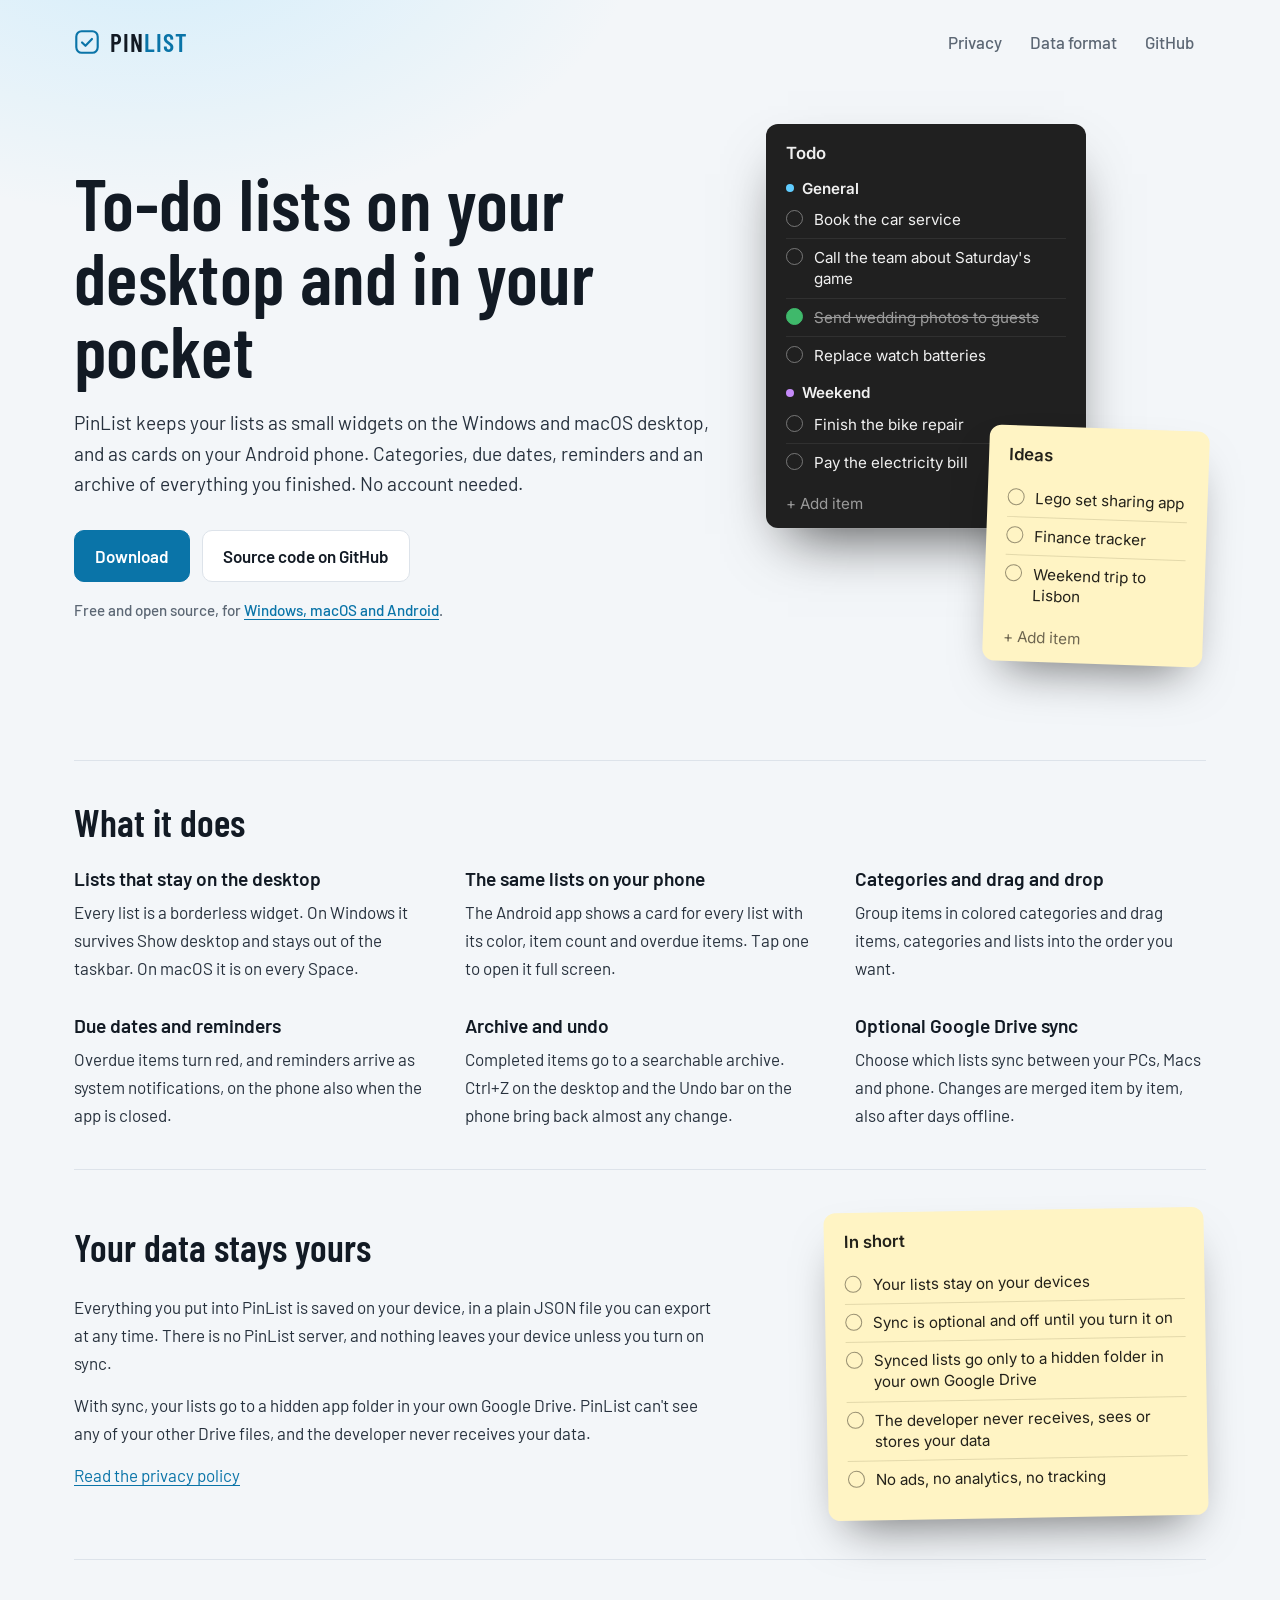
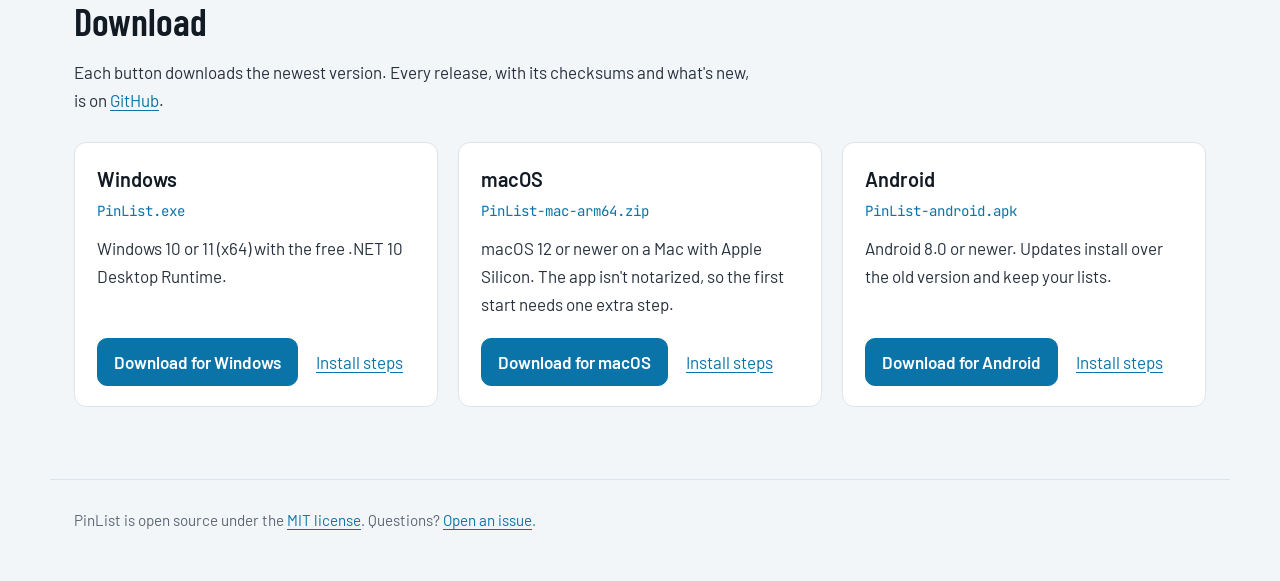
==== docs/index.html @ 281420bb "Add landing page" ====
<!doctype html>
<html lang="en">
<head>
    <meta charset="utf-8">
    <meta name="viewport" content="width=device-width, initial-scale=1">
    <title>PinList</title>
    <meta name="description"
          content="To-do lists pinned to your Windows and macOS desktop, and in your pocket on Android. Free, open source, no account needed, with optional sync through your own Google Drive.">
    <meta name="color-scheme" content="dark light">
    <meta property="og:title" content="PinList">
    <meta property="og:description" content="To-do lists on your desktop and in your pocket. No account needed.">
    <meta property="og:image" content="https://filipraic.github.io/pin-list/social-preview.png">
    <link rel="icon" href="favicon.svg" type="image/svg+xml">
    <link rel="preconnect" href="https://fonts.googleapis.com">
    <link rel="preconnect" href="https://fonts.gstatic.com" crossorigin>
    <link href="https://fonts.googleapis.com/css2?family=Barlow:ital,wght@0,400;0,500;0,600;1,400&amp;family=Barlow+Condensed:wght@500;600&amp;family=Inter:wght@400;600&amp;family=JetBrains+Mono:wght@400;500&amp;display=swap"
          rel="stylesheet">
    <link rel="stylesheet" href="site.css">
</head>
<body>
<a class="skip" href="#content">Skip to content</a>
<header class="site">
    <a class="brand" href="./" aria-label="PinList home">
        <svg class="logo" width="26" height="26" viewBox="0 0 34 34" fill="none" stroke="currentColor"
             stroke-width="2.8" stroke-linecap="round" stroke-linejoin="round" aria-hidden="true">
            <rect x="3" y="3" width="28" height="28" rx="7"/>
            <path d="M10.5 17.5l4.5 4.5 8.5-9"/>
        </svg>
        <span class="wordmark">PIN<span>LIST</span></span>
    </a>
    <nav class="site-nav" aria-label="Pages">
        <a href="privacy">Privacy</a>
        <a href="data-format">Data format</a>
        <a href="https://github.com/FilipRaic/pin-list">GitHub</a>
    </nav>
</header>

<main id="content" class="home">
    <section class="hero">
        <div class="hero-text">
            <h1>To-do lists on your desktop and in your pocket</h1>
            <div class="lede">
                <p>PinList keeps your lists as small widgets on the Windows and macOS desktop, and as cards on your
                    Android phone. Categories, due dates, reminders and an archive of everything you finished.
                    No account needed.</p>
            </div>
            <div class="actions">
                <a class="button primary" href="#download">Download</a>
                <a class="button" href="https://github.com/FilipRaic/pin-list">Source code on GitHub</a>
            </div>
            <p class="meta">Free and open source, for <a href="#download">Windows, macOS and Android</a>.</p>
        </div>

        <div class="board" aria-hidden="true">
            <div class="widget widget-dark">
                <div class="widget-head">Todo</div>
                <div class="widget-cat"><span class="dot" style="background: #60cdff"></span>General</div>
                <ul>
                    <li>Book the car service</li>
                    <li>Call the team about Saturday's game</li>
                    <li class="done">Send wedding photos to guests</li>
                    <li>Replace watch batteries</li>
                </ul>
                <div class="widget-cat"><span class="dot" style="background: #c58af9"></span>Weekend</div>
                <ul>
                    <li>Finish the bike repair</li>
                    <li>Pay the electricity bill</li>
                </ul>
                <div class="widget-add">+ Add item</div>
            </div>
            <div class="widget widget-yellow">
                <div class="widget-head">Ideas</div>
                <ul>
                    <li>Lego set sharing app</li>
                    <li>Finance tracker</li>
                    <li>Weekend trip to Lisbon</li>
                </ul>
                <div class="widget-add">+ Add item</div>
            </div>
        </div>
    </section>

    <section class="band" aria-labelledby="features">
        <h2 id="features">What it does</h2>
        <ul class="features">
            <li>
                <h3>Lists that stay on the desktop</h3>
                <p>Every list is a borderless widget. On Windows it survives Show desktop and stays out of the
                    taskbar. On macOS it is on every Space.</p>
            </li>
            <li>
                <h3>The same lists on your phone</h3>
                <p>The Android app shows a card for every list with its color, item count and overdue items. Tap one
                    to open it full screen.</p>
            </li>
            <li>
                <h3>Categories and drag and drop</h3>
                <p>Group items in colored categories and drag items, categories and lists into the order you
                    want.</p>
            </li>
            <li>
                <h3>Due dates and reminders</h3>
                <p>Overdue items turn red, and reminders arrive as system notifications, on the phone also when the
                    app is closed.</p>
            </li>
            <li>
                <h3>Archive and undo</h3>
                <p>Completed items go to a searchable archive. Ctrl+Z on the desktop and the Undo bar on the phone
                    bring back almost any change.</p>
            </li>
            <li>
                <h3>Optional Google Drive sync</h3>
                <p>Choose which lists sync between your PCs, Macs and phone. Changes are merged item by item, also
                    after days offline.</p>
            </li>
        </ul>
    </section>

    <section class="band privacy-band" aria-labelledby="privacy">
        <div class="privacy-text">
            <h2 id="privacy">Your data stays yours</h2>
            <p>Everything you put into PinList is saved on your device, in a plain JSON file you can export at any
                time. There is no PinList server, and nothing leaves your device unless you turn on sync.</p>
            <p>With sync, your lists go to a hidden app folder in your own Google Drive. PinList can't see any of your
                other Drive files, and the developer never receives your data.</p>
            <p><a href="privacy">Read the privacy policy</a></p>
        </div>
        <aside class="widget widget-yellow" aria-label="In short">
            <div class="widget-head">In short</div>
            <ul>
                <li>Your lists stay on your devices</li>
                <li>Sync is optional and off until you turn it on</li>
                <li>Synced lists go only to a hidden folder in your own Google Drive</li>
                <li>The developer never receives, sees or stores your data</li>
                <li>No ads, no analytics, no tracking</li>
            </ul>
        </aside>
    </section>

    <section class="band" aria-labelledby="download">
        <h2 id="download">Download</h2>
        <p class="band-intro">Each button downloads the newest version. Every release, with its checksums and
            what's new, is on <a href="https://github.com/FilipRaic/pin-list/releases">GitHub</a>.</p>
        <div class="platforms">
            <div class="platform">
                <h3>Windows</h3>
                <p class="file">PinList.exe</p>
                <p>Windows 10 or 11 (x64) with the free .NET 10 Desktop Runtime.</p>
                <div class="platform-actions">
                    <a class="button primary" href="https://github.com/FilipRaic/pin-list/releases/latest/download/PinList.exe">Download for Windows</a>
                    <a href="https://github.com/FilipRaic/pin-list#windows--pinlistexe">Install steps</a>
                </div>
            </div>
            <div class="platform">
                <h3>macOS</h3>
                <p class="file">PinList-mac-arm64.zip</p>
                <p>macOS 12 or newer on a Mac with Apple Silicon. The app isn't notarized, so the first start needs
                    one extra step.</p>
                <div class="platform-actions">
                    <a class="button primary" href="https://github.com/FilipRaic/pin-list/releases/latest/download/PinList-mac-arm64.zip">Download for macOS</a>
                    <a href="https://github.com/FilipRaic/pin-list#macos--pinlist-mac-arm64zip">Install steps</a>
                </div>
            </div>
            <div class="platform">
                <h3>Android</h3>
                <p class="file">PinList-android.apk</p>
                <p>Android 8.0 or newer. Updates install over the old version and keep your lists.</p>
                <div class="platform-actions">
                    <a class="button primary" href="https://github.com/FilipRaic/pin-list/releases/latest/download/PinList-android.apk">Download for Android</a>
                    <a href="https://github.com/FilipRaic/pin-list#android--pinlist-androidapk">Install steps</a>
                </div>
            </div>
        </div>
    </section>
</main>

<footer class="site">
    <p>PinList is open source under the <a href="https://github.com/FilipRaic/pin-list/blob/master/LICENSE">MIT
        license</a>. Questions? <a href="https://github.com/FilipRaic/pin-list/issues">Open an issue</a>.</p>
</footer>
</body>
</html>
---- docs/site.css ----
/* Styles of the PinList pages on GitHub Pages (index.html, privacy.html, data-format.html).
   Colors follow the app (src/PinList.UI/Themes.cs) and the social preview. */

:root {
    --bg: #0c0f14;
    --surface: #131922;
    --text: #e4e8ee;
    --strong: #f6f8fb;
    --muted: #97a1af;
    --rule: #222b37;
    --accent: #60cdff;
    --on-accent: #04202e;
    --code-bg: #18202b;
    --glow: rgba(52, 110, 140, .28);
    color-scheme: dark;
}

@media (prefers-color-scheme: light) {
    :root {
        --bg: #f3f6f9;
        --surface: #ffffff;
        --text: #27313d;
        --strong: #121a24;
        --muted: #5c6774;
        --rule: #dde3ea;
        --accent: #0a74a8;
        --on-accent: #ffffff;
        --code-bg: #e8eef4;
        --glow: rgba(96, 205, 255, .22);
        color-scheme: light;
    }
}

* {
    box-sizing: border-box;
}

html {
    -webkit-text-size-adjust: 100%;
    scroll-padding-top: 24px;
    background: var(--bg);
}

/* Links to a section on the same page (the Download button) glide there */
@media (prefers-reduced-motion: no-preference) {
    html {
        scroll-behavior: smooth;
    }
}

body {
    margin: 0;
    background:
        radial-gradient(700px 420px at 12% -80px, var(--glow), transparent 70%),
        var(--bg);
    background-repeat: no-repeat;
    color: var(--text);
    font: 400 1.0625rem/1.65 Barlow, "Segoe UI", system-ui, sans-serif;
    font-feature-settings: "kern", "liga";
}

a {
    color: var(--accent);
    text-underline-offset: .18em;
    text-decoration-thickness: 1px;
}

a:hover {
    text-decoration-thickness: 2px;
}

:focus-visible {
    outline: 2px solid var(--accent);
    outline-offset: 3px;
    border-radius: 3px;
}

.skip {
    position: absolute;
    left: 16px;
    top: -48px;
    z-index: 10;
    padding: 8px 14px;
    border-radius: 8px;
    background: var(--surface);
    color: var(--strong);
}

.skip:focus {
    top: 12px;
}

/* ---------- Header and footer ---------- */

header.site,
footer.site,
main {
    width: 100%;
    max-width: 1180px;
    margin: 0 auto;
    padding: 0 24px;
}

header.site {
    display: flex;
    align-items: center;
    justify-content: space-between;
    gap: 16px;
    flex-wrap: wrap;
    padding-top: 22px;
    padding-bottom: 22px;
}

.brand {
    display: inline-flex;
    align-items: center;
    gap: 10px;
    color: var(--strong);
    text-decoration: none;
}

.brand .logo {
    color: var(--accent);
}

.wordmark {
    font: 600 1.6rem/1 "Barlow Condensed", Barlow, sans-serif;
    letter-spacing: .04em;
}

.wordmark span {
    color: var(--accent);
}

.site-nav {
    display: flex;
    gap: 4px;
    flex-wrap: wrap;
}

.site-nav a {
    padding: 6px 12px;
    border-radius: 999px;
    color: var(--muted);
    text-decoration: none;
    font-weight: 500;
}

.site-nav a:hover {
    color: var(--strong);
    background: var(--surface);
}

.site-nav a[aria-current="page"] {
    color: var(--strong);
    background: var(--surface);
    box-shadow: inset 0 0 0 1px var(--rule);
}

footer.site {
    margin-top: 72px;
    padding-top: 28px;
    padding-bottom: 48px;
    border-top: 1px solid var(--rule);
    color: var(--muted);
    font-size: .95rem;
}

footer.site p {
    margin: 0;
}

/* ---------- Hero ---------- */

.hero {
    grid-column: 1 / -1;
    display: grid;
    grid-template-columns: minmax(0, 1fr) 440px;
    gap: 56px;
    align-items: center;
    padding: 40px 0 56px;
}

.hero-plain {
    grid-template-columns: minmax(0, 1fr);
    padding-bottom: 40px;
}

h1 {
    margin: 0;
    font: 600 clamp(3rem, 7vw, 5.25rem)/.95 "Barlow Condensed", Barlow, sans-serif;
    letter-spacing: .005em;
    color: var(--strong);
}

.home h1 {
    max-width: 11em;
    font-size: clamp(2.7rem, 6vw, 4.6rem);
    line-height: 1;
}

.meta {
    margin: 14px 0 0;
    color: var(--muted);
    font-weight: 500;
}

.lede {
    max-width: 38em;
    margin-top: 22px;
    font-size: 1.2rem;
    line-height: 1.6;
}

.lede p {
    margin: 0;
}

.lede p + p {
    margin-top: 14px;
}

.lede strong {
    color: var(--strong);
    font-weight: 600;
}

.actions {
    display: flex;
    flex-wrap: wrap;
    gap: 12px;
    margin-top: 30px;
}

.actions + .meta {
    margin-top: 16px;
    font-size: .95rem;
}

.button {
    display: inline-block;
    padding: 11px 20px;
    border-radius: 10px;
    border: 1px solid var(--rule);
    background: var(--surface);
    color: var(--strong);
    font-weight: 600;
    text-decoration: none;
}

.button:hover {
    border-color: var(--muted);
}

.button.primary {
    border-color: var(--accent);
    background: var(--accent);
    color: var(--on-accent);
}

.button.primary:hover {
    filter: brightness(1.08);
}

/* ---------- PinList lists drawn in HTML ---------- */

.widget {
    --w-bg: #fff4c4;
    --w-text: #23211a;
    --w-muted: #6e6650;
    --w-line: rgba(60, 50, 20, .14);
    background: var(--w-bg);
    color: var(--w-text);
    border-radius: 12px;
    padding: 18px 20px 14px;
    font-family: Inter, "Segoe UI", system-ui, sans-serif;
    font-size: .95rem;
    line-height: 1.4;
    box-shadow: 0 24px 48px -20px rgba(0, 0, 0, .55);
}

/* The app's Dark list color */
.widget-dark {
    --w-bg: #202020;
    --w-text: #f0f0f0;
    --w-muted: #9a9a9a;
    --w-line: rgba(255, 255, 255, .07);
    box-shadow: 0 0 0 1px rgba(255, 255, 255, .06), 0 28px 56px -22px rgba(0, 0, 0, .7);
}

.widget-head {
    margin-bottom: 12px;
    font-size: 1.05rem;
    font-weight: 600;
}

.widget-cat {
    display: flex;
    align-items: center;
    gap: 8px;
    margin: 4px 0 2px;
    font-weight: 600;
}

.widget-cat .dot {
    width: 8px;
    height: 8px;
    border-radius: 50%;
}

.widget ul {
    list-style: none;
    margin: 0 0 8px;
    padding: 0;
}

.widget li {
    position: relative;
    padding: 8px 0 8px 28px;
    border-top: 1px solid var(--w-line);
}

.widget li:first-child {
    border-top: 0;
}

.widget li::before {
    content: "";
    position: absolute;
    left: 0;
    top: 9px;
    width: 15px;
    height: 15px;
    border-radius: 50%;
    border: 1.5px solid var(--w-muted);
    opacity: .7;
}

.widget li.done {
    color: var(--w-muted);
    text-decoration: line-through;
}

.widget li.done::before {
    border-color: #3fb96b;
    background: #3fb96b;
    opacity: 1;
}

.widget-add {
    padding-top: 4px;
    color: var(--w-muted);
}

.board {
    position: relative;
    min-height: 540px;
}

.board .widget-dark {
    position: absolute;
    top: 0;
    left: 0;
    width: 320px;
}

.board .widget-yellow {
    position: absolute;
    right: 0;
    bottom: 0;
    width: 220px;
    transform: rotate(2deg);
}

/* ---------- Landing page sections ---------- */

main.home {
    display: block;
}

.band {
    margin-top: 40px;
    padding-top: 40px;
    border-top: 1px solid var(--rule);
}

.band h2 {
    margin: 0 0 24px;
    font: 600 2.4rem/1.1 "Barlow Condensed", Barlow, sans-serif;
    color: var(--strong);
}

.band-intro {
    max-width: 40em;
    margin: -8px 0 28px;
}

.features {
    display: grid;
    grid-template-columns: repeat(3, minmax(0, 1fr));
    gap: 32px 40px;
    list-style: none;
    margin: 0;
    padding: 0;
}

.features h3 {
    margin: 0 0 6px;
    font-size: 1.2rem;
    font-weight: 600;
    line-height: 1.3;
    color: var(--strong);
}

.features p {
    margin: 0;
    color: var(--text);
}

.privacy-band {
    display: grid;
    grid-template-columns: minmax(0, 1fr) 380px;
    gap: 56px;
    align-items: center;
}

.privacy-text {
    max-width: 38em;
}

.privacy-text p {
    margin: 0 0 14px;
}

.privacy-band .widget {
    transform: rotate(-1deg);
}

.platforms {
    display: grid;
    grid-template-columns: repeat(3, minmax(0, 1fr));
    gap: 20px;
}

.platform {
    display: flex;
    flex-direction: column;
    padding: 20px 22px;
    border: 1px solid var(--rule);
    border-radius: 12px;
    background: var(--surface);
}

.platform h3 {
    margin: 0;
    font-size: 1.25rem;
    font-weight: 600;
    color: var(--strong);
}

.platform p {
    margin: 0;
}

.platform .file {
    margin: 4px 0 10px;
    color: var(--accent);
    font-family: "JetBrains Mono", Consolas, monospace;
    font-size: .88rem;
}

/* Download button and install steps, lined up at the bottom of every card */
.platform-actions {
    display: flex;
    flex-wrap: wrap;
    align-items: center;
    gap: 10px 18px;
    margin-top: auto;
    padding-top: 20px;
}

.platform-actions .button {
    padding: 9px 16px;
}

/* ---------- Document pages ---------- */

main.doc {
    display: block;
}

main.has-toc {
    display: grid;
    grid-template-columns: 220px minmax(0, 1fr);
    column-gap: 56px;
    align-items: start;
}

.toc {
    position: sticky;
    top: 24px;
    max-height: calc(100vh - 48px);
    overflow-y: auto;
    padding-right: 8px;
    font-size: .95rem;
}

.toc-title {
    margin: 0 0 10px;
    color: var(--strong);
    font-weight: 600;
}

.toc ul {
    list-style: none;
    margin: 0;
    padding: 0;
}

.toc ul ul {
    margin: 2px 0 8px;
    padding-left: 14px;
    border-left: 1px solid var(--rule);
}

.toc a {
    display: block;
    padding: 3px 0;
    color: var(--muted);
    text-decoration: none;
}

.toc a:hover {
    color: var(--accent);
}

.toc code {
    padding: 0;
    background: none;
    color: inherit;
    font-size: .85em;
}

.prose {
    max-width: 46em;
}

.has-toc .prose {
    max-width: 52em;
}

.prose h2 {
    margin: 56px 0 14px;
    padding-top: 22px;
    border-top: 1px solid var(--rule);
    font: 600 2.1rem/1.1 "Barlow Condensed", Barlow, sans-serif;
    color: var(--strong);
}

.prose > h2:first-child {
    margin-top: 0;
}

.prose h3 {
    margin: 36px 0 10px;
    font-size: 1.25rem;
    font-weight: 600;
    line-height: 1.3;
    color: var(--strong);
}

.prose h3 code {
    font-size: .92em;
}

.prose p,
.prose ul,
.prose ol {
    margin: 0 0 16px;
}

.prose ul,
.prose ol {
    padding-left: 1.3em;
}

.prose li {
    margin: 6px 0;
}

.prose li > ul {
    margin: 6px 0 0;
}

.prose li::marker {
    color: var(--accent);
}

.prose strong {
    color: var(--strong);
    font-weight: 600;
}

code {
    padding: .08em .3em;
    border-radius: 5px;
    background: var(--code-bg);
    font-family: "JetBrains Mono", Consolas, monospace;
    font-size: .86em;
    overflow-wrap: anywhere;
}

.table-wrap {
    margin: 8px 0 24px;
    overflow-x: auto;
    border: 1px solid var(--rule);
    border-radius: 10px;
    background: var(--surface);
}

table {
    width: 100%;
    border-collapse: collapse;
    font-size: .97rem;
    line-height: 1.5;
}

th,
td {
    padding: 10px 14px;
    text-align: left;
    vertical-align: top;
}

th {
    border-bottom: 1px solid var(--rule);
    color: var(--strong);
    font-weight: 600;
    white-space: nowrap;
}

td + td,
th + th {
    border-left: 1px solid var(--rule);
}

tr + tr td {
    border-top: 1px solid var(--rule);
}

td:first-child code {
    white-space: nowrap;
}

/* ---------- Smaller screens ---------- */

@media (max-width: 960px) {
    .hero,
    .privacy-band {
        grid-template-columns: minmax(0, 1fr);
        gap: 36px;
    }

    .hero {
        padding-top: 20px;
    }

    .board {
        max-width: 440px;
    }

    .privacy-band .widget {
        max-width: 420px;
        transform: none;
    }

    .features {
        grid-template-columns: repeat(2, minmax(0, 1fr));
    }

    .platforms {
        grid-template-columns: minmax(0, 1fr);
    }

    main.has-toc {
        display: block;
    }

    .toc {
        position: static;
        max-height: none;
        margin-bottom: 40px;
        padding: 18px 20px;
        border: 1px solid var(--rule);
        border-radius: 10px;
        background: var(--surface);
    }
}

@media (max-width: 560px) {
    header.site,
    footer.site,
    main {
        padding-left: 16px;
        padding-right: 16px;
    }

    body {
        font-size: 1rem;
    }

    .lede {
        font-size: 1.1rem;
    }

    .features {
        grid-template-columns: minmax(0, 1fr);
    }

    .board {
        min-height: 0;
    }

    .board .widget-dark {
        position: static;
        width: auto;
    }

    .board .widget-yellow {
        position: relative;
        width: 78%;
        margin: -28px 0 0 auto;
    }

    th,
    td {
        padding: 8px 10px;
    }
}

@media print {
    body {
        background: #fff;
        color: #000;
    }

    .site-nav,
    .skip,
    .toc,
    .actions,
    .board {
        display: none;
    }

    .widget {
        transform: none;
        box-shadow: none;
        border: 1px solid #ccc;
    }
}
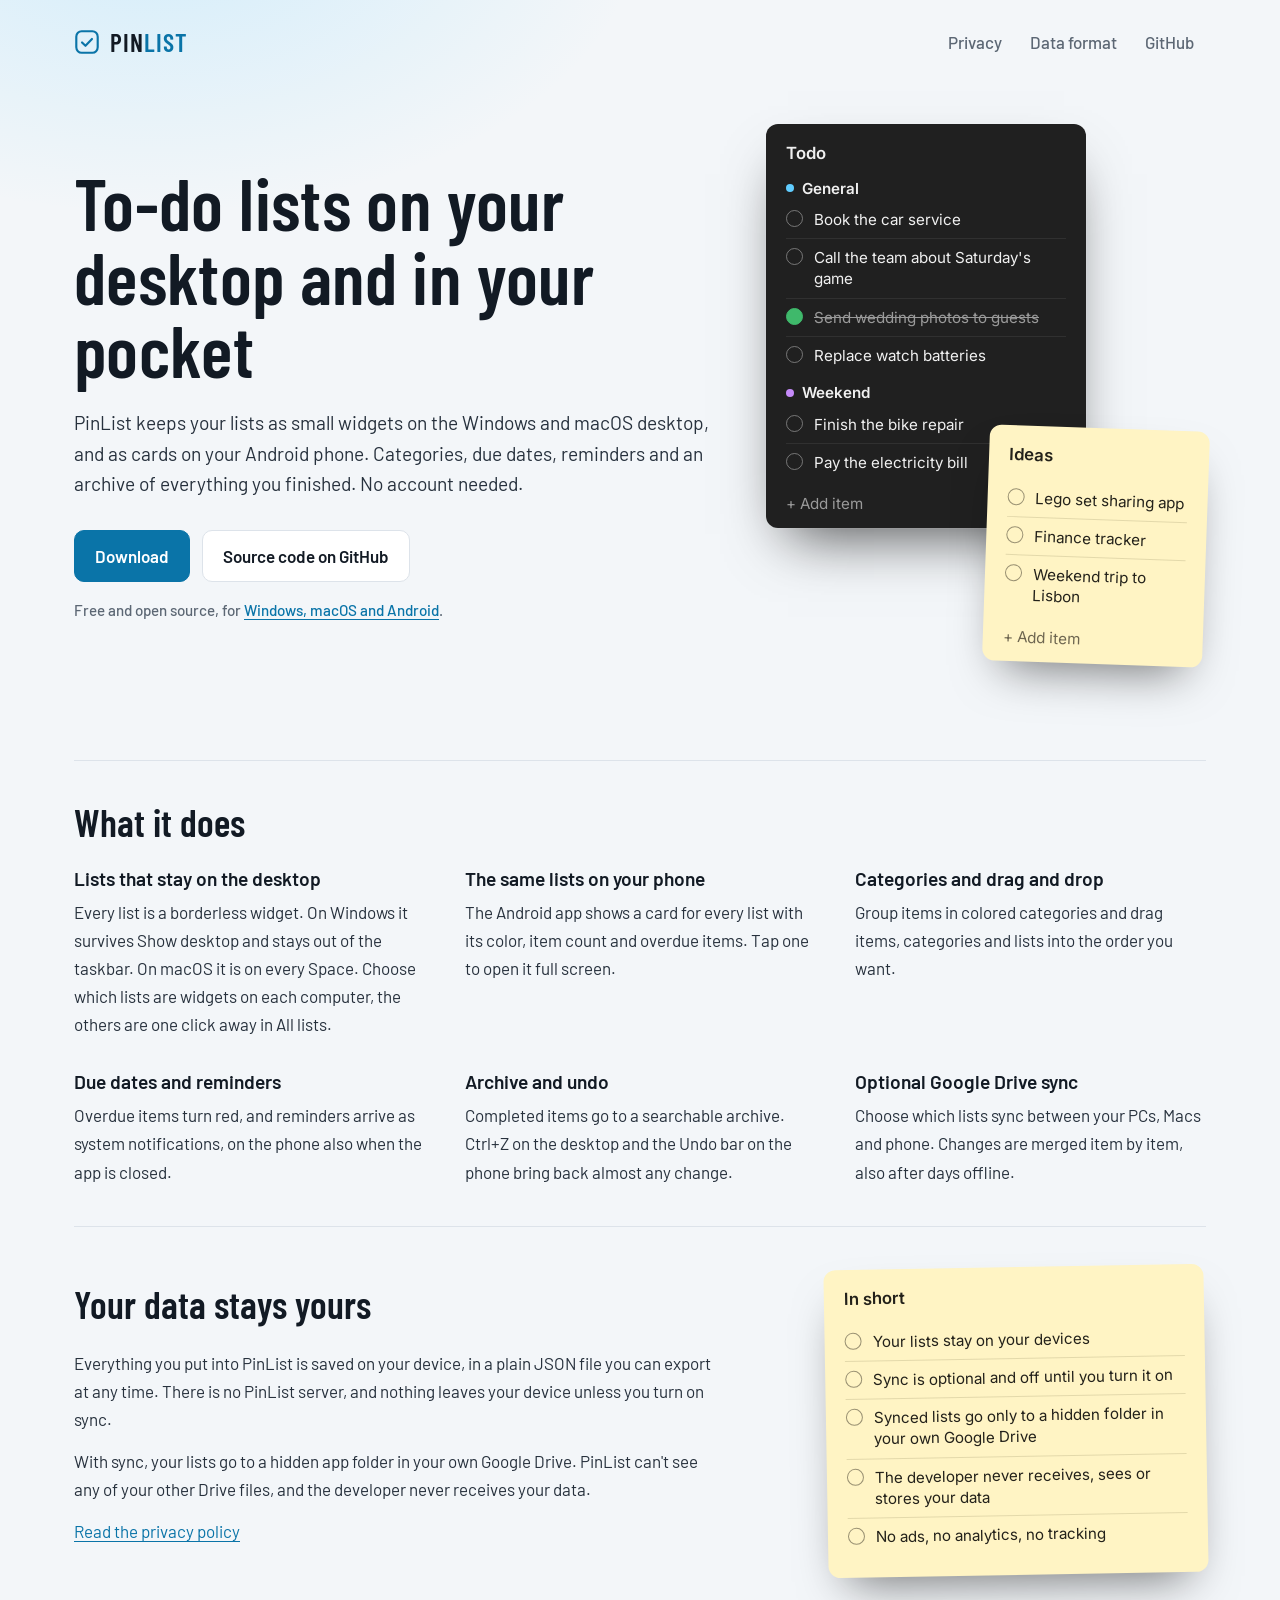
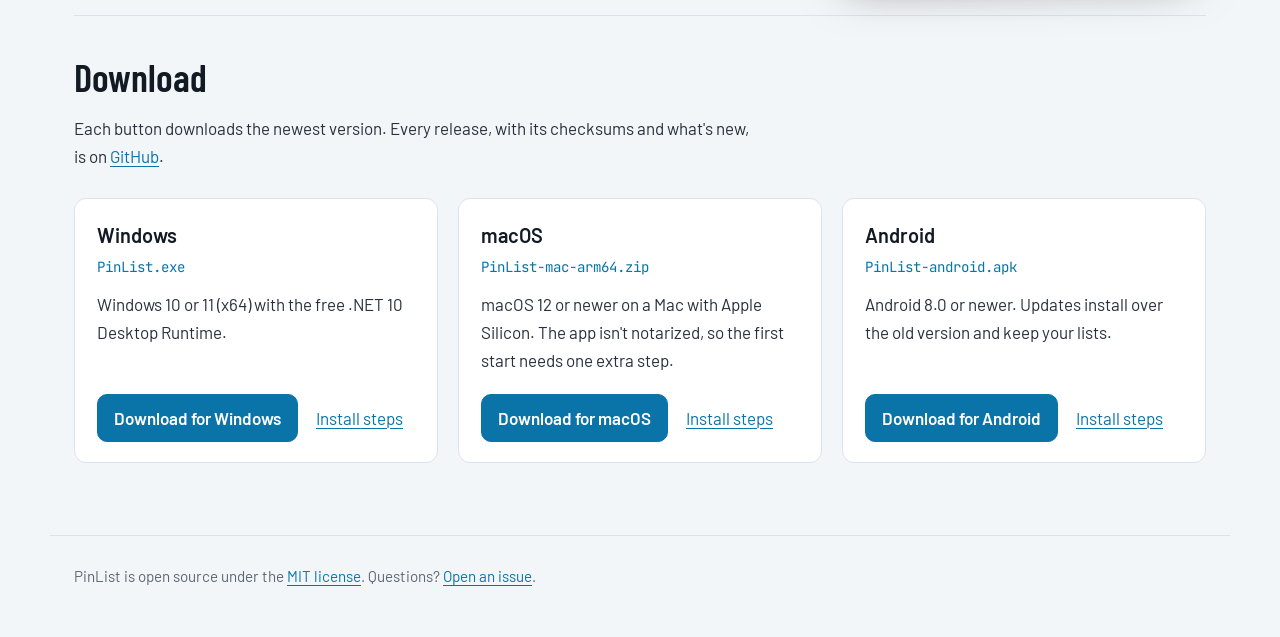
==== commit 23a7c095: "Improvements" ====
--- a/docs/index.html
+++ b/docs/index.html
@@ -86,7 +86,8 @@
             <li>
                 <h3>Lists that stay on the desktop</h3>
                 <p>Every list is a borderless widget. On Windows it survives Show desktop and stays out of the
-                    taskbar. On macOS it is on every Space.</p>
+                    taskbar. On macOS it is on every Space. Choose which lists are widgets on each computer, the
+                    others are one click away in All lists.</p>
             </li>
             <li>
                 <h3>The same lists on your phone</h3>
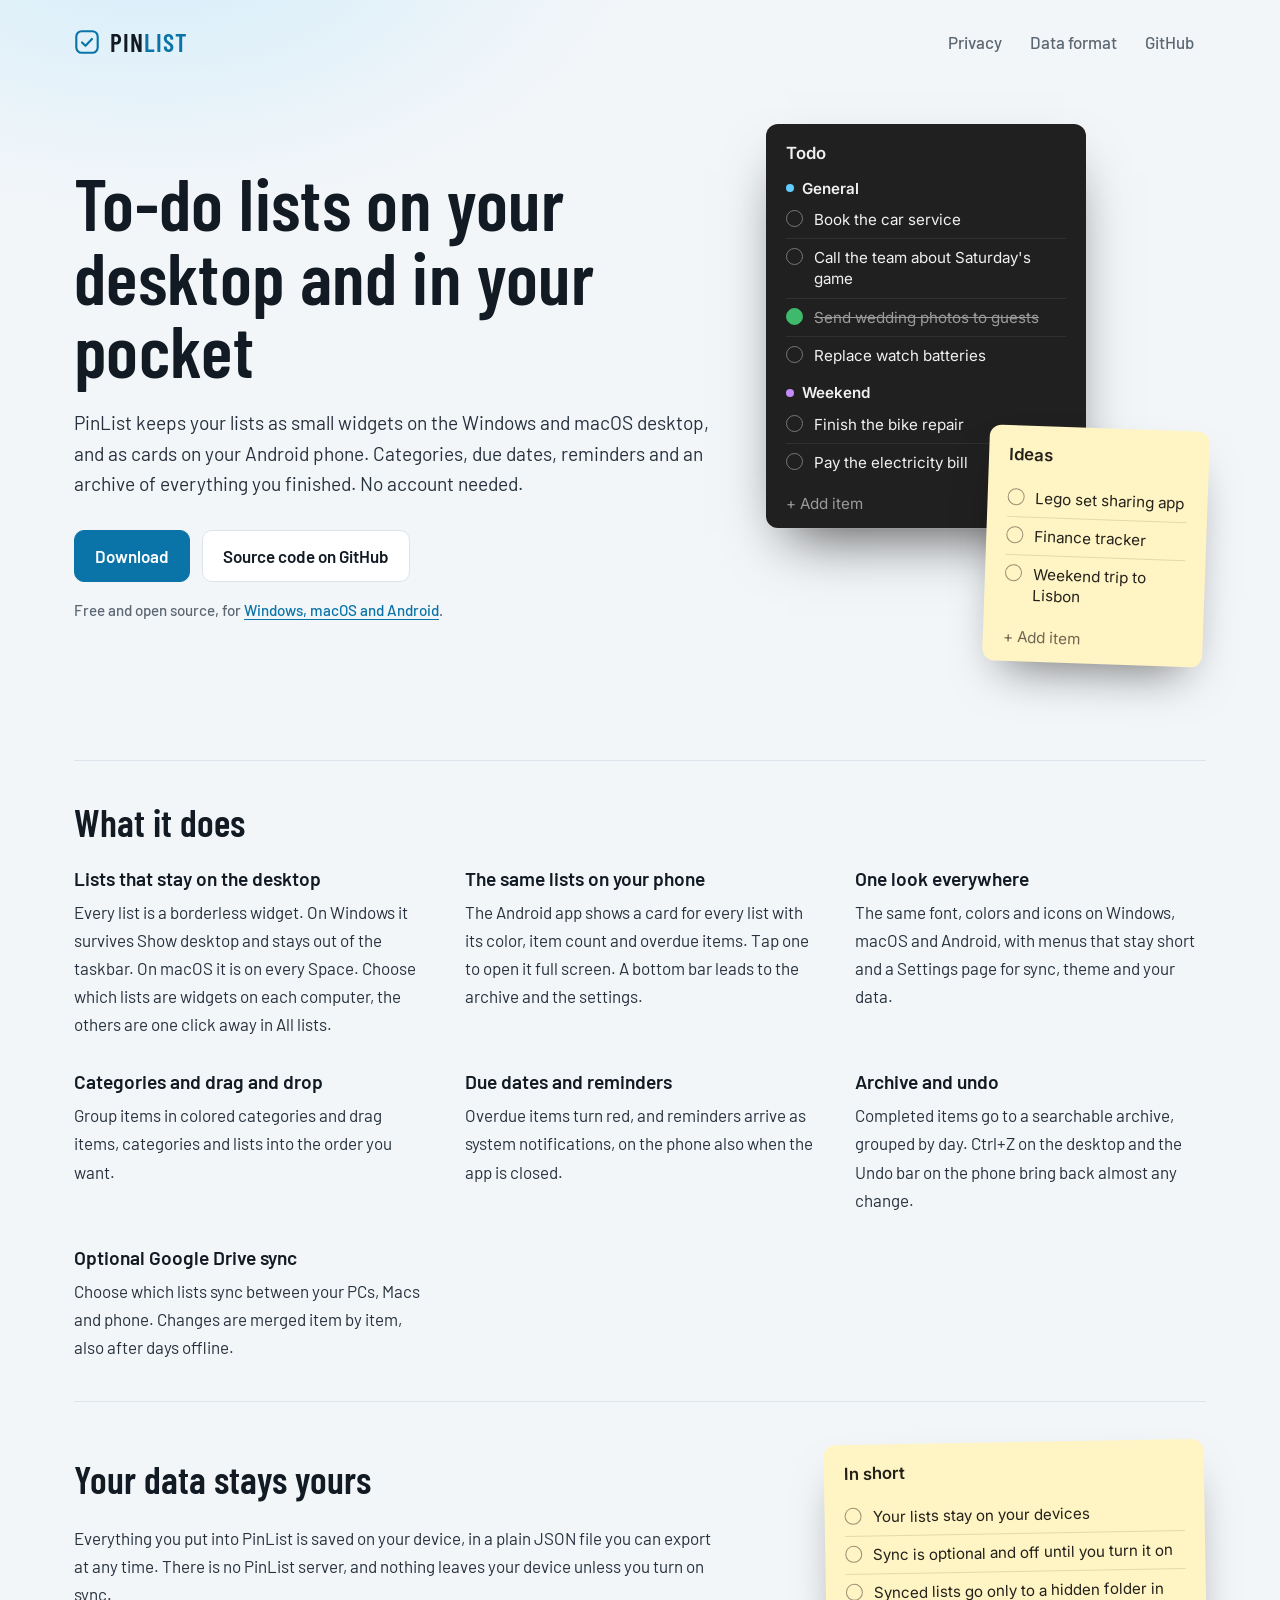
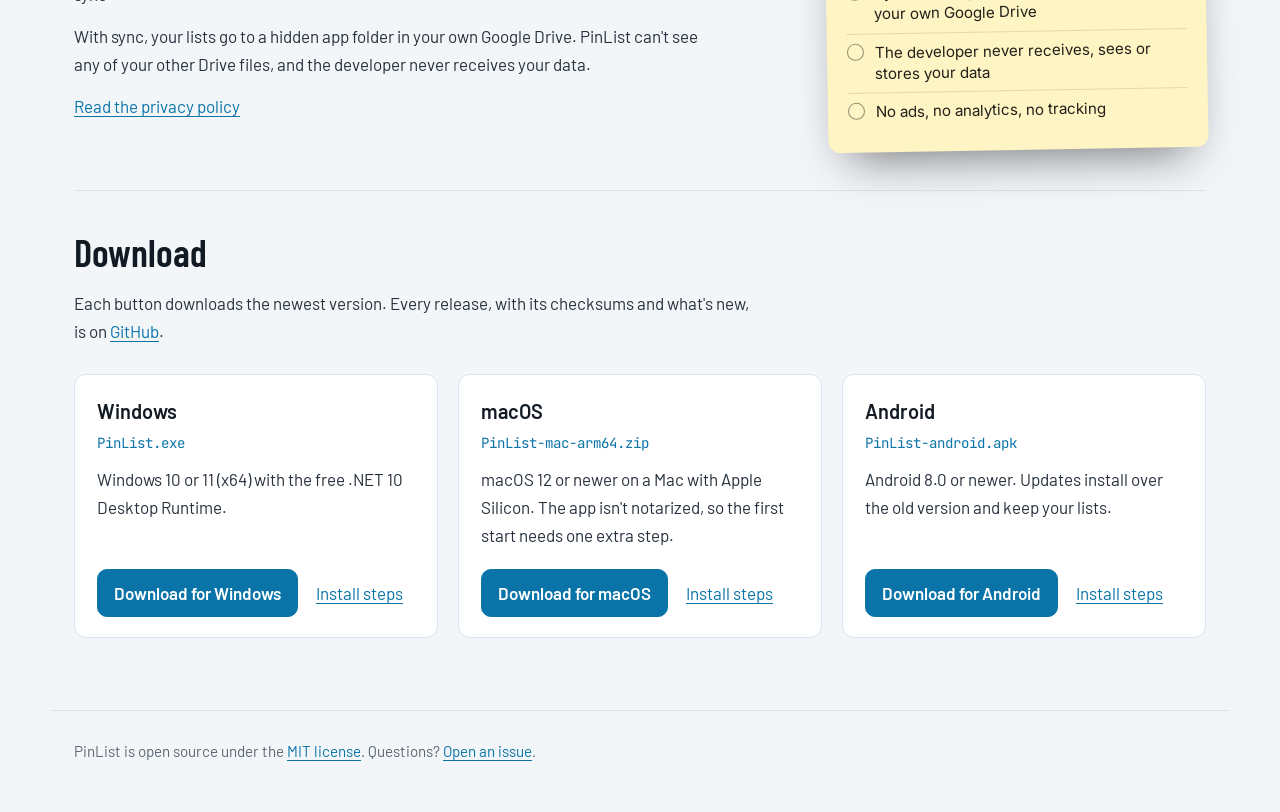
==== commit 3ccf2b87: "UI/UX rework" ====
--- a/docs/index.html
+++ b/docs/index.html
@@ -92,7 +92,12 @@
             <li>
                 <h3>The same lists on your phone</h3>
                 <p>The Android app shows a card for every list with its color, item count and overdue items. Tap one
-                    to open it full screen.</p>
+                    to open it full screen. A bottom bar leads to the archive and the settings.</p>
+            </li>
+            <li>
+                <h3>One look everywhere</h3>
+                <p>The same font, colors and icons on Windows, macOS and Android, with menus that stay short and a
+                    Settings page for sync, theme and your data.</p>
             </li>
             <li>
                 <h3>Categories and drag and drop</h3>
@@ -106,7 +111,7 @@
             </li>
             <li>
                 <h3>Archive and undo</h3>
-                <p>Completed items go to a searchable archive. Ctrl+Z on the desktop and the Undo bar on the phone
+                <p>Completed items go to a searchable archive, grouped by day. Ctrl+Z on the desktop and the Undo bar on the phone
                     bring back almost any change.</p>
             </li>
             <li>
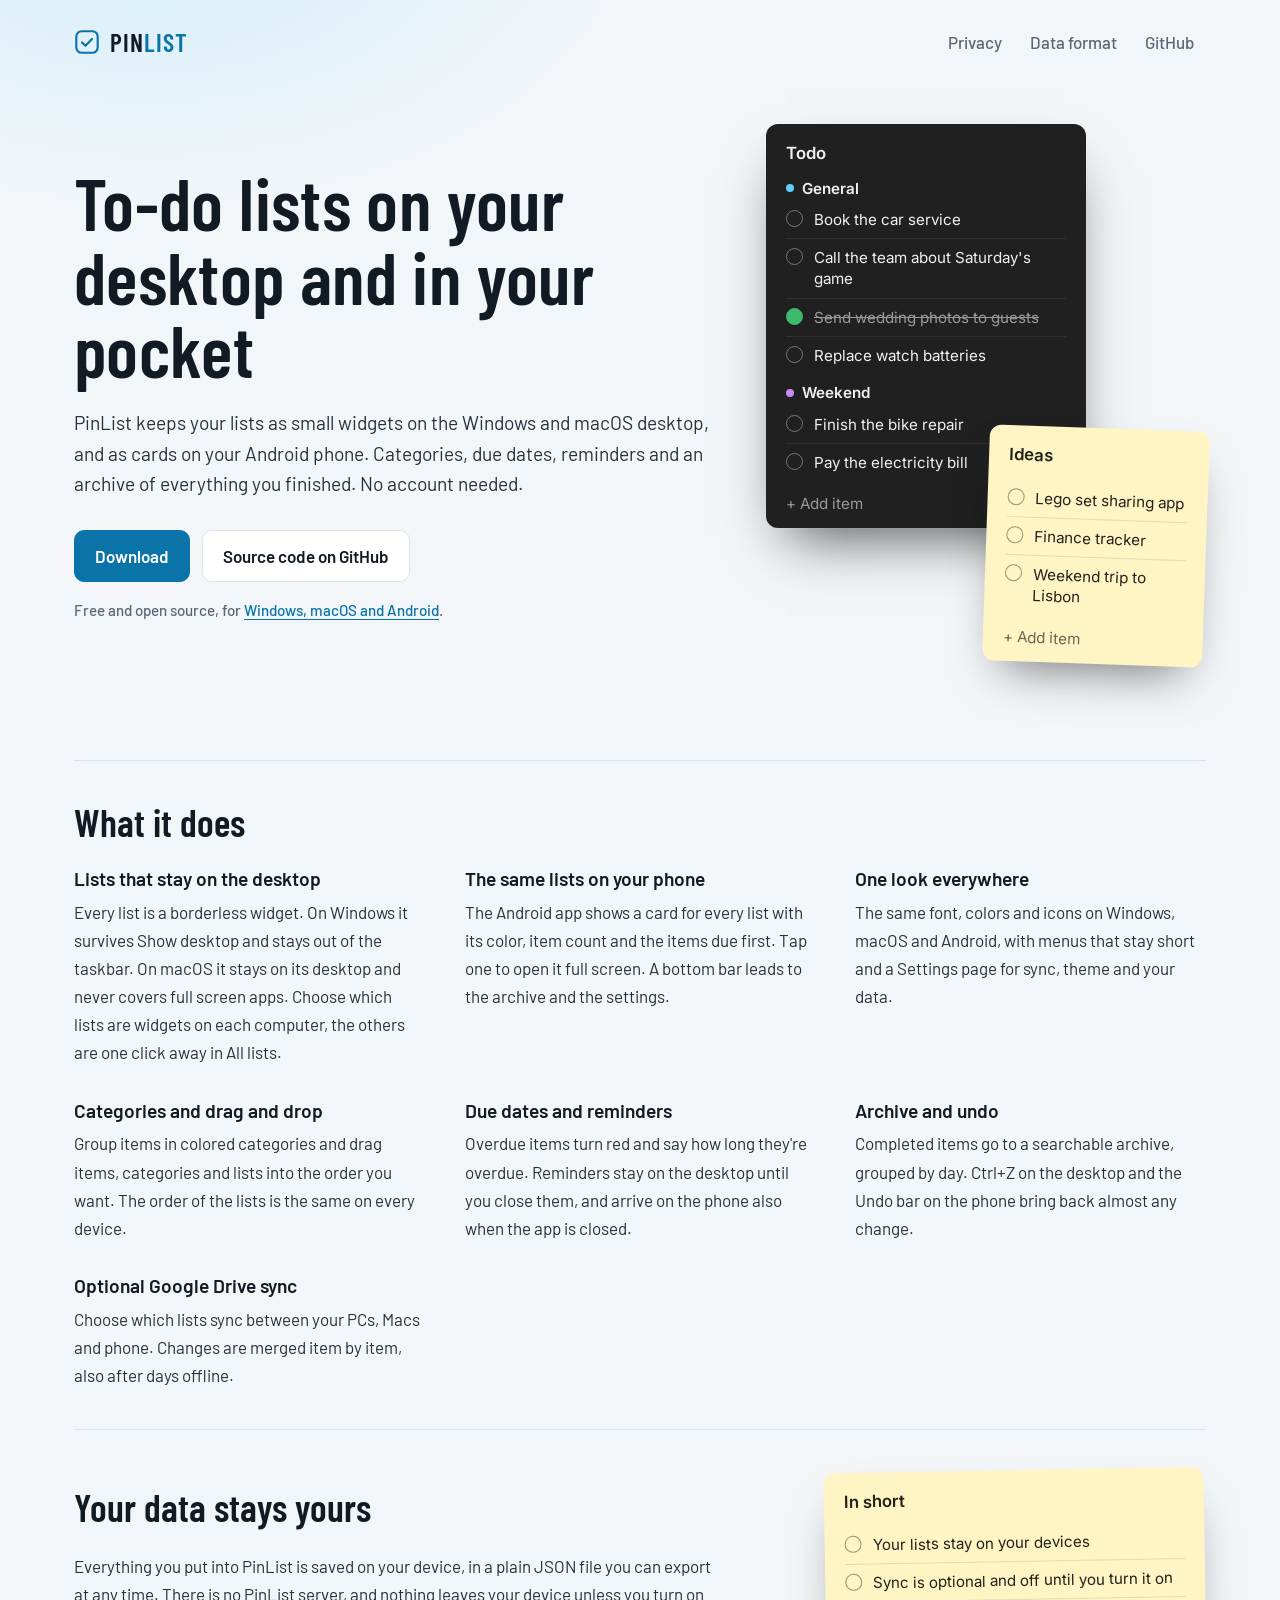
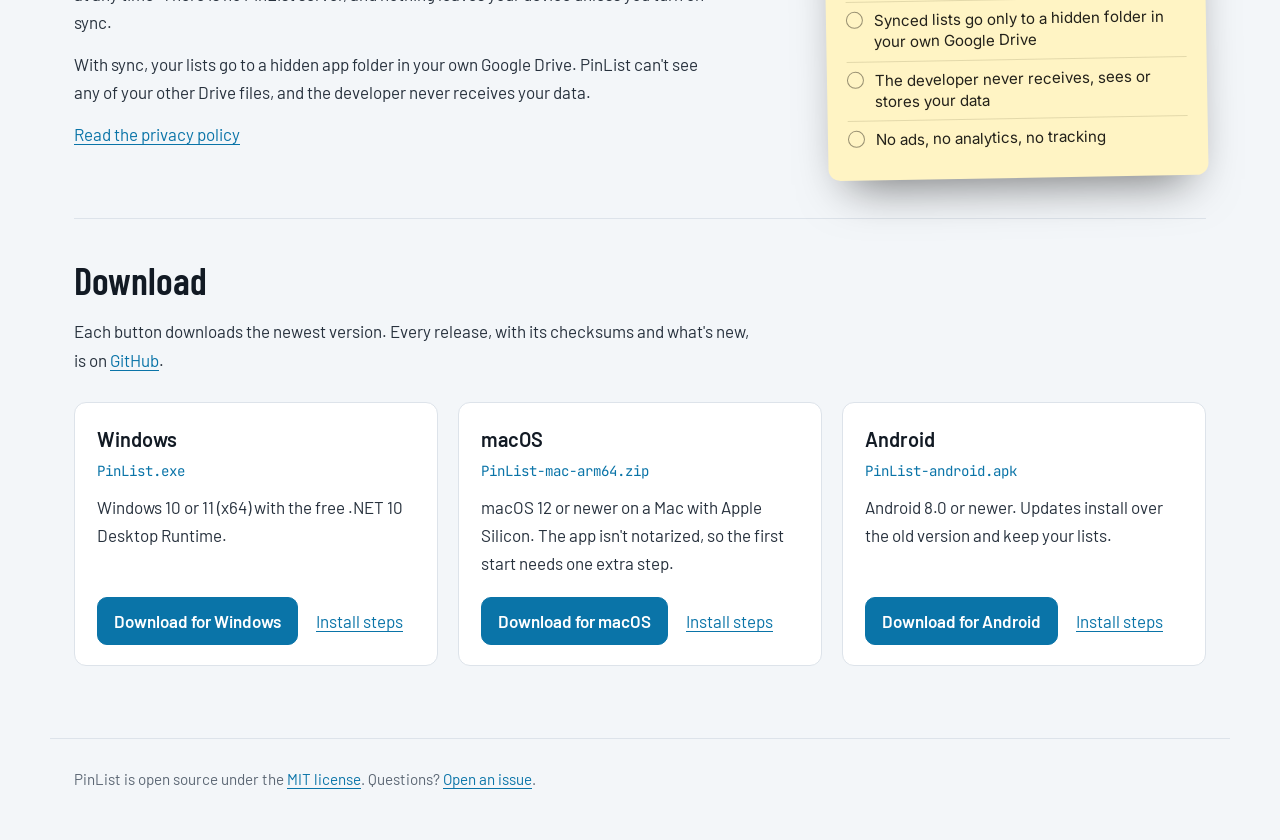
==== commit 3a022af9: "Release 2.6.0: Fix macOS fullscreen widget overlay and notifications" ====
--- a/docs/index.html
+++ b/docs/index.html
@@ -86,13 +86,13 @@
             <li>
                 <h3>Lists that stay on the desktop</h3>
                 <p>Every list is a borderless widget. On Windows it survives Show desktop and stays out of the
-                    taskbar. On macOS it is on every Space. Choose which lists are widgets on each computer, the
-                    others are one click away in All lists.</p>
+                    taskbar. On macOS it stays on its desktop and never covers full screen apps. Choose which lists
+                    are widgets on each computer, the others are one click away in All lists.</p>
             </li>
             <li>
                 <h3>The same lists on your phone</h3>
-                <p>The Android app shows a card for every list with its color, item count and overdue items. Tap one
-                    to open it full screen. A bottom bar leads to the archive and the settings.</p>
+                <p>The Android app shows a card for every list with its color, item count and the items due first.
+                    Tap one to open it full screen. A bottom bar leads to the archive and the settings.</p>
             </li>
             <li>
                 <h3>One look everywhere</h3>
@@ -102,12 +102,12 @@
             <li>
                 <h3>Categories and drag and drop</h3>
                 <p>Group items in colored categories and drag items, categories and lists into the order you
-                    want.</p>
+                    want. The order of the lists is the same on every device.</p>
             </li>
             <li>
                 <h3>Due dates and reminders</h3>
-                <p>Overdue items turn red, and reminders arrive as system notifications, on the phone also when the
-                    app is closed.</p>
+                <p>Overdue items turn red and say how long they're overdue. Reminders stay on the desktop until you
+                    close them, and arrive on the phone also when the app is closed.</p>
             </li>
             <li>
                 <h3>Archive and undo</h3>
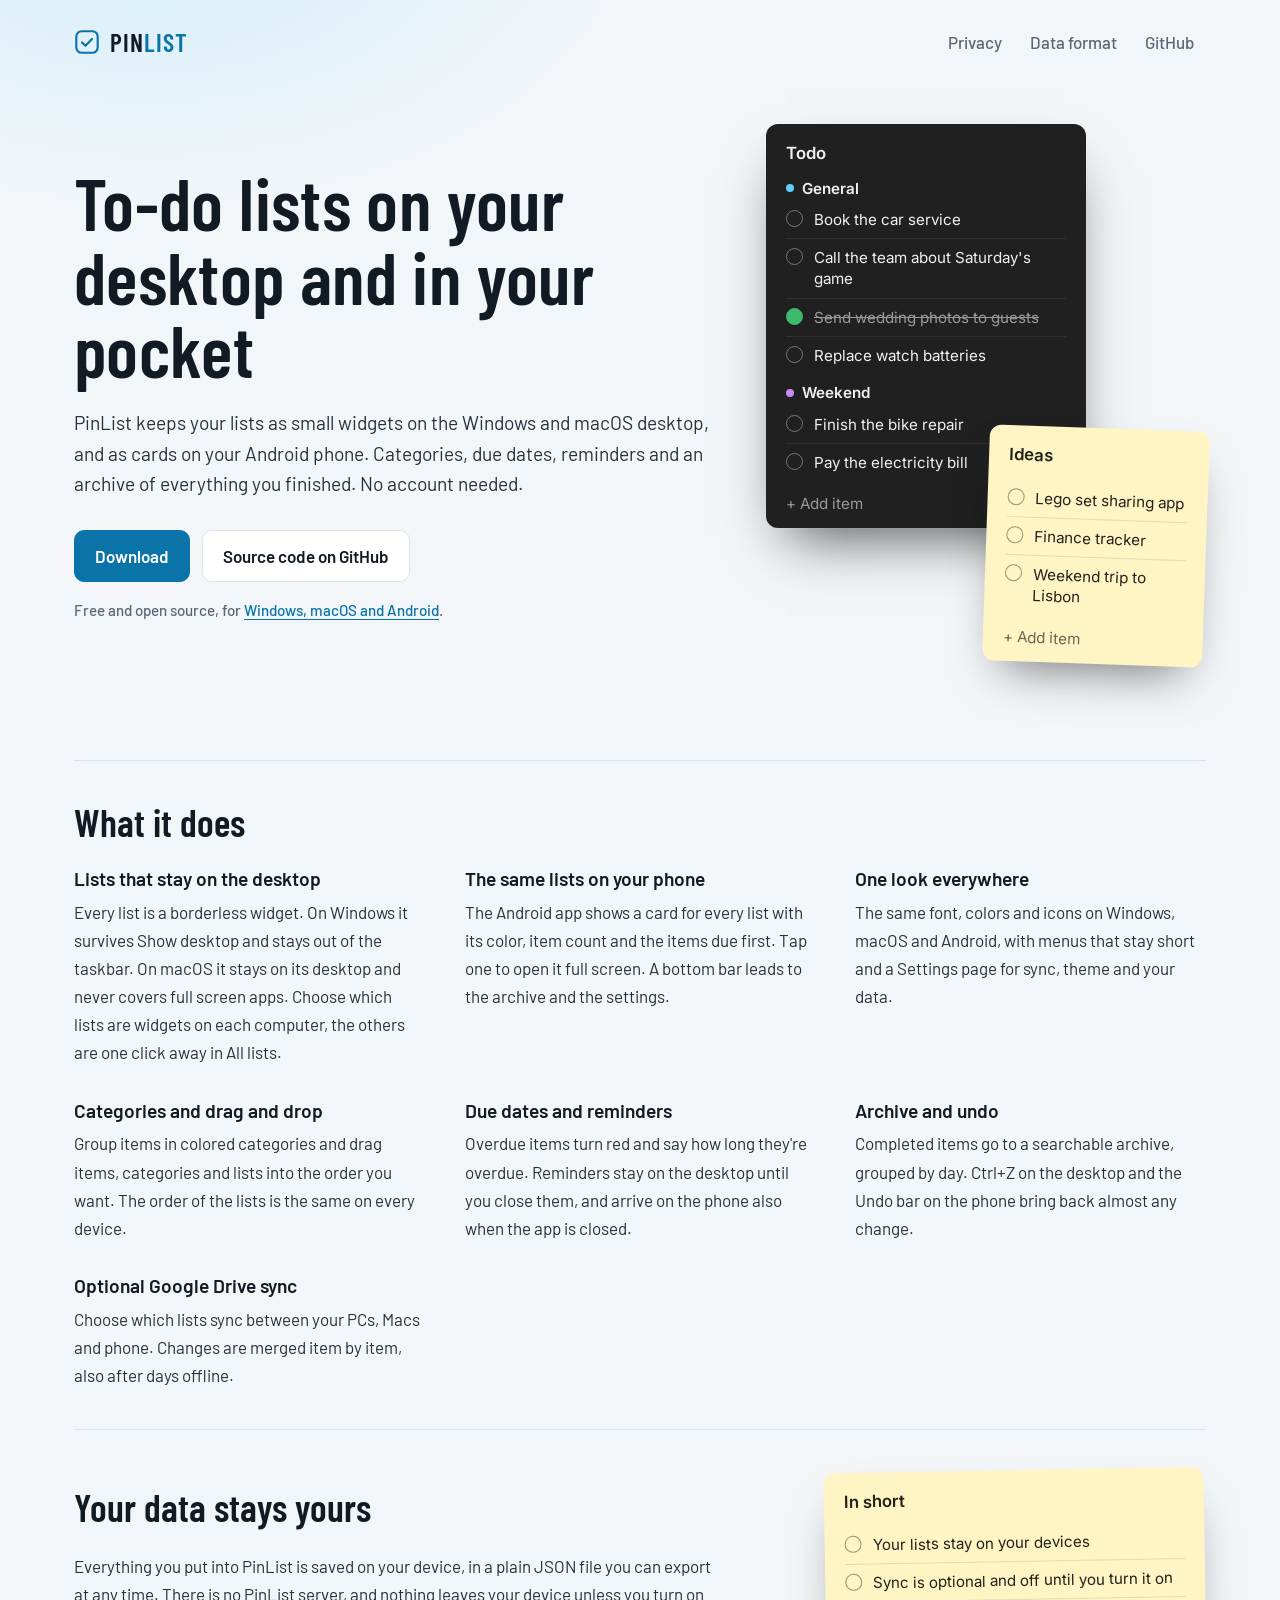
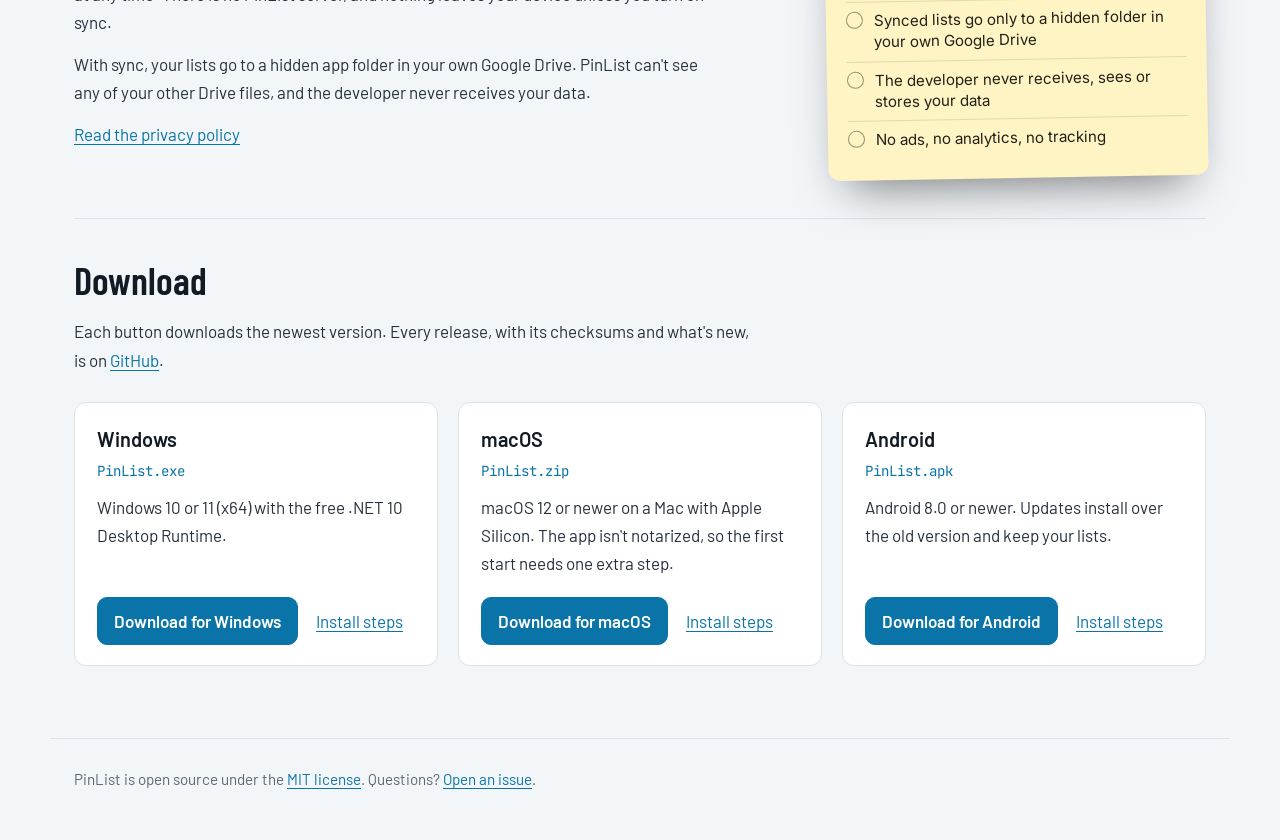
==== commit 43428adc: "Release 2.7.0: Add new version popup" ====
--- a/docs/index.html
+++ b/docs/index.html
@@ -159,21 +159,21 @@
             </div>
             <div class="platform">
                 <h3>macOS</h3>
-                <p class="file">PinList-mac-arm64.zip</p>
+                <p class="file">PinList.zip</p>
                 <p>macOS 12 or newer on a Mac with Apple Silicon. The app isn't notarized, so the first start needs
                     one extra step.</p>
                 <div class="platform-actions">
-                    <a class="button primary" href="https://github.com/FilipRaic/pin-list/releases/latest/download/PinList-mac-arm64.zip">Download for macOS</a>
-                    <a href="https://github.com/FilipRaic/pin-list#macos--pinlist-mac-arm64zip">Install steps</a>
+                    <a class="button primary" href="https://github.com/FilipRaic/pin-list/releases/latest/download/PinList.zip">Download for macOS</a>
+                    <a href="https://github.com/FilipRaic/pin-list#macos--pinlistzip">Install steps</a>
                 </div>
             </div>
             <div class="platform">
                 <h3>Android</h3>
-                <p class="file">PinList-android.apk</p>
+                <p class="file">PinList.apk</p>
                 <p>Android 8.0 or newer. Updates install over the old version and keep your lists.</p>
                 <div class="platform-actions">
-                    <a class="button primary" href="https://github.com/FilipRaic/pin-list/releases/latest/download/PinList-android.apk">Download for Android</a>
-                    <a href="https://github.com/FilipRaic/pin-list#android--pinlist-androidapk">Install steps</a>
+                    <a class="button primary" href="https://github.com/FilipRaic/pin-list/releases/latest/download/PinList.apk">Download for Android</a>
+                    <a href="https://github.com/FilipRaic/pin-list#android--pinlistapk">Install steps</a>
                 </div>
             </div>
         </div>
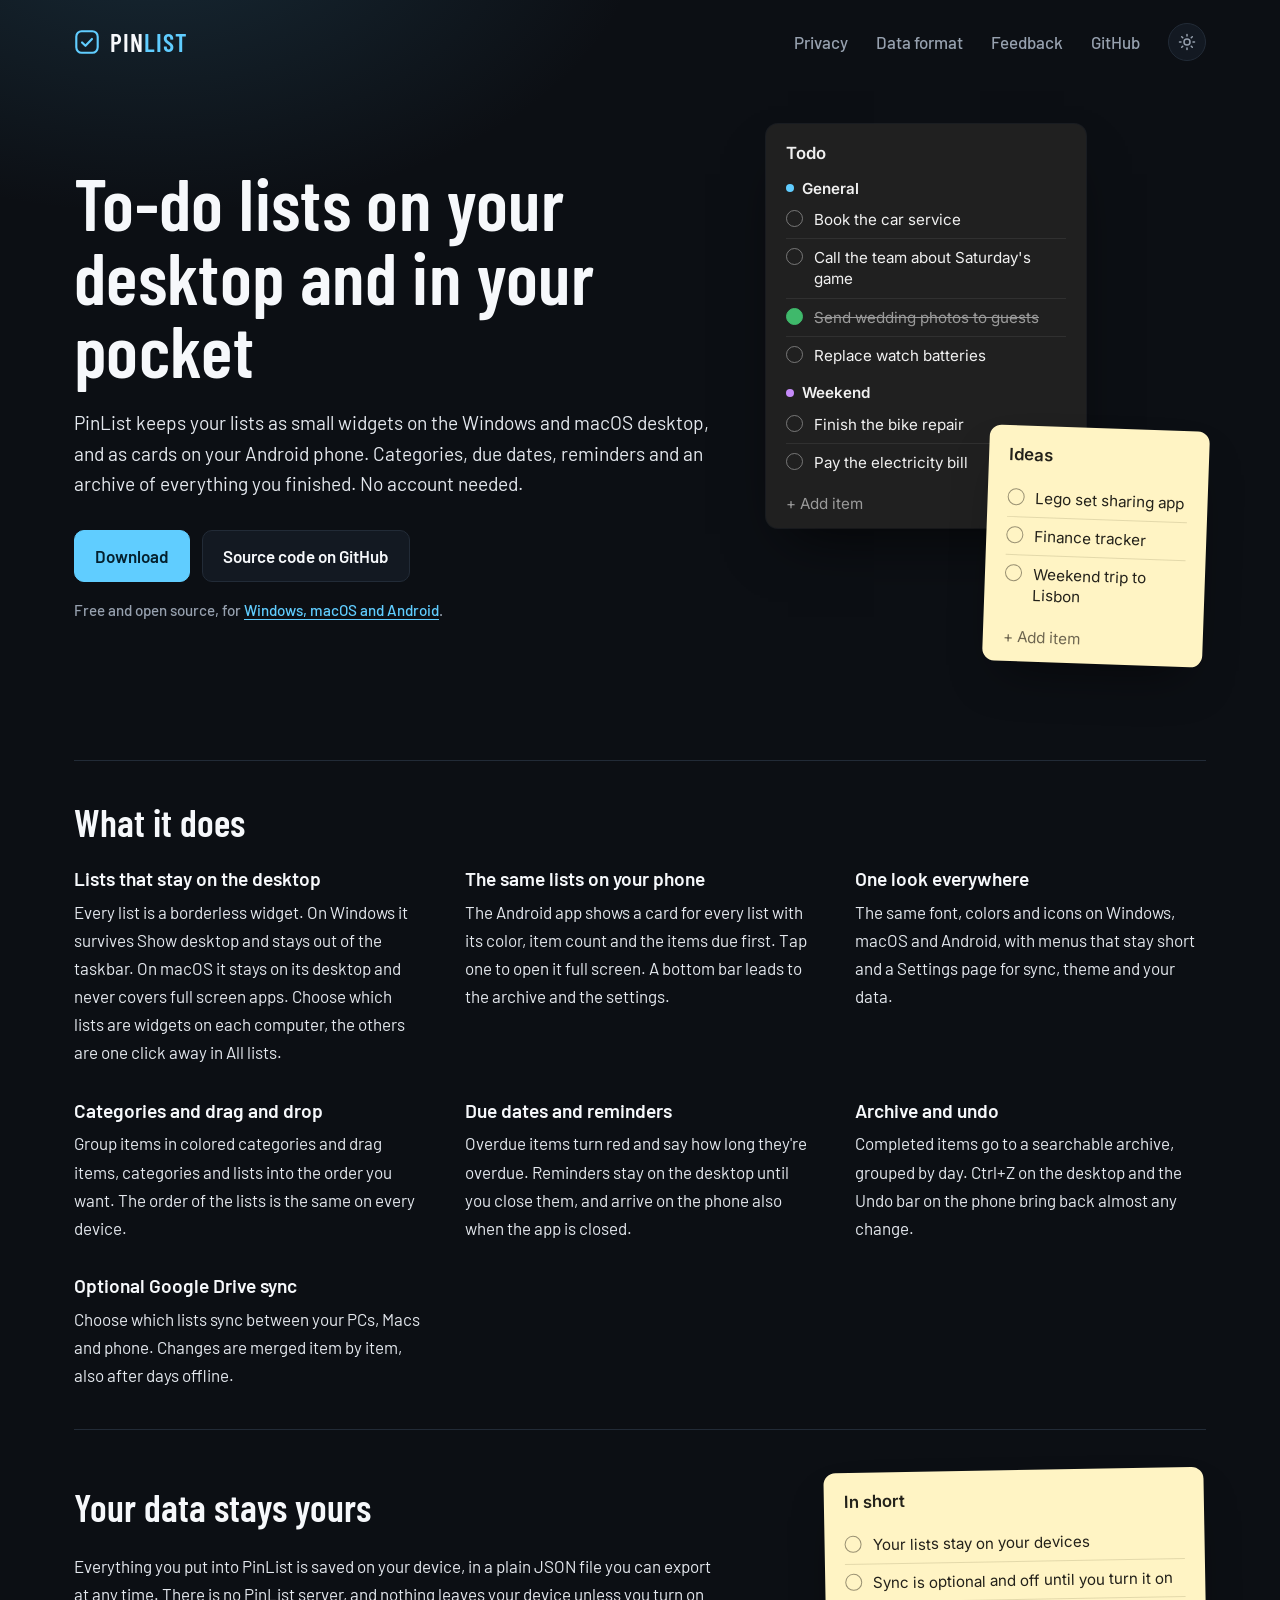
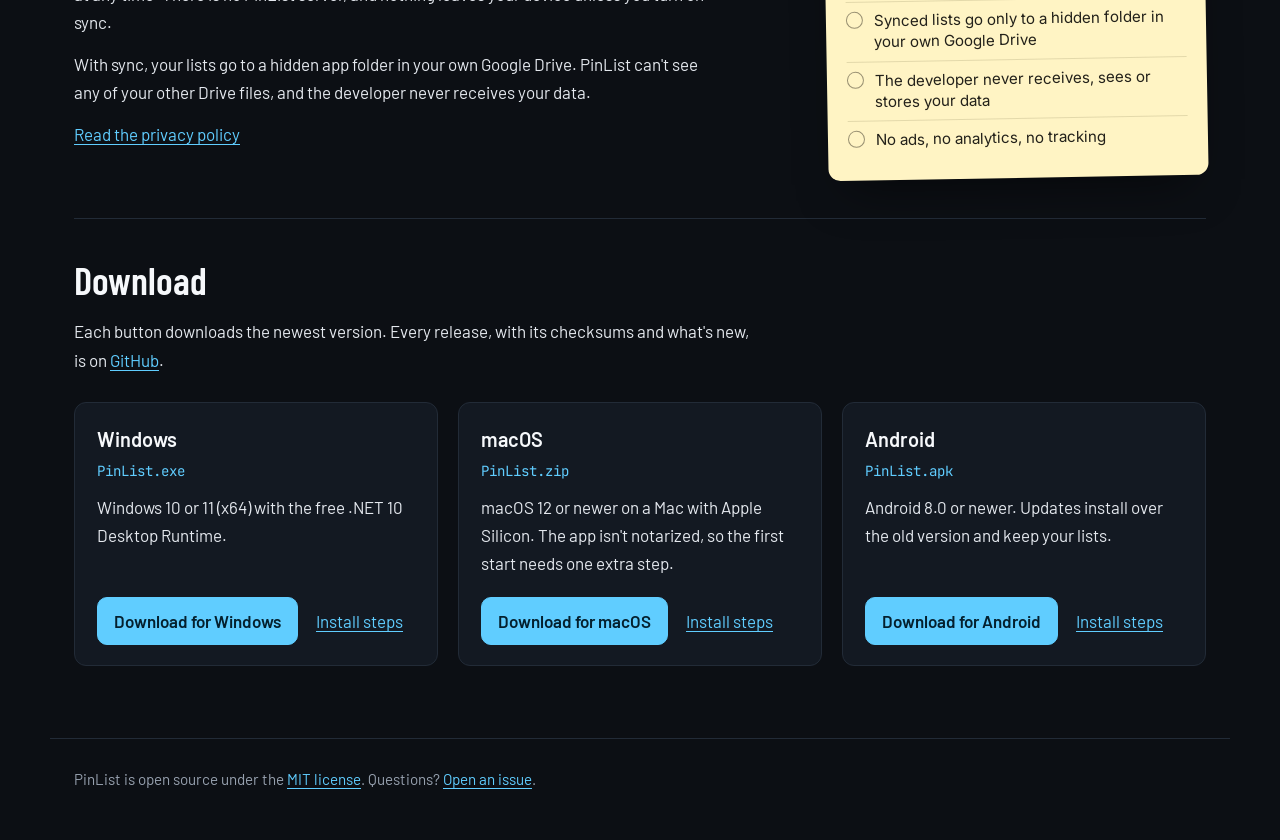
==== commit ae44e576: "Release 2.8.0: Add feedback form and fix new reminder time preselection" ====
--- a/docs/index.html
+++ b/docs/index.html
@@ -6,7 +6,7 @@
     <title>PinList</title>
     <meta name="description"
           content="To-do lists pinned to your Windows and macOS desktop, and in your pocket on Android. Free, open source, no account needed, with optional sync through your own Google Drive.">
-    <meta name="color-scheme" content="dark light">
+    <meta name="color-scheme" content="dark">
     <meta property="og:title" content="PinList">
     <meta property="og:description" content="To-do lists on your desktop and in your pocket. No account needed.">
     <meta property="og:image" content="https://filipraic.github.io/pin-list/social-preview.png">
@@ -16,6 +16,7 @@
     <link href="https://fonts.googleapis.com/css2?family=Barlow:ital,wght@0,400;0,500;0,600;1,400&amp;family=Barlow+Condensed:wght@500;600&amp;family=Inter:wght@400;600&amp;family=JetBrains+Mono:wght@400;500&amp;display=swap"
           rel="stylesheet">
     <link rel="stylesheet" href="site.css">
+    <script src="theme.js"></script>
 </head>
 <body>
 <a class="skip" href="#content">Skip to content</a>
@@ -31,8 +32,20 @@
     <nav class="site-nav" aria-label="Pages">
         <a href="privacy">Privacy</a>
         <a href="data-format">Data format</a>
+        <a href="feedback">Feedback</a>
         <a href="https://github.com/FilipRaic/pin-list">GitHub</a>
     </nav>
+    <button id="themeToggle" class="theme-toggle" type="button" aria-label="Switch to light mode" title="Light mode">
+        <svg class="sun" width="18" height="18" viewBox="0 0 24 24" fill="none" stroke="currentColor"
+             stroke-width="2" stroke-linecap="round" stroke-linejoin="round" aria-hidden="true">
+            <circle cx="12" cy="12" r="4"/>
+            <path d="M12 2v2M12 20v2M4.93 4.93l1.41 1.41M17.66 17.66l1.41 1.41M2 12h2M20 12h2M4.93 19.07l1.41-1.41M17.66 6.34l1.41-1.41"/>
+        </svg>
+        <svg class="moon" width="18" height="18" viewBox="0 0 24 24" fill="none" stroke="currentColor"
+             stroke-width="2" stroke-linecap="round" stroke-linejoin="round" aria-hidden="true">
+            <path d="M21 12.79A9 9 0 1 1 11.21 3 7 7 0 0 0 21 12.79z"/>
+        </svg>
+    </button>
 </header>
 
 <main id="content" class="home">
--- a/docs/site.css
+++ b/docs/site.css
@@ -1,5 +1,5 @@
-/* Styles of the PinList pages on GitHub Pages (index.html, privacy.html, data-format.html).
-   Colors follow the app (src/PinList.UI/Themes.cs) and the social preview. */
+/* Styles of the PinList pages on GitHub Pages (index.html, privacy.html, data-format.html, feedback.html).
+   Colors follow the app (src/PinList.UI/Themes.cs) and the social preview. Dark by default, theme.js switches to light. */
 
 :root {
     --bg: #0c0f14;
@@ -15,20 +15,19 @@
     color-scheme: dark;
 }
 
-@media (prefers-color-scheme: light) {
-    :root {
-        --bg: #f3f6f9;
-        --surface: #ffffff;
-        --text: #27313d;
-        --strong: #121a24;
-        --muted: #5c6774;
-        --rule: #dde3ea;
-        --accent: #0a74a8;
-        --on-accent: #ffffff;
-        --code-bg: #e8eef4;
-        --glow: rgba(96, 205, 255, .22);
-        color-scheme: light;
-    }
+/* Dark is the default, the switch at the top right (theme.js) turns this on */
+:root[data-theme="light"] {
+    --bg: #f3f6f9;
+    --surface: #ffffff;
+    --text: #27313d;
+    --strong: #121a24;
+    --muted: #5c6774;
+    --rule: #dde3ea;
+    --accent: #0a74a8;
+    --on-accent: #ffffff;
+    --code-bg: #e8eef4;
+    --glow: rgba(96, 205, 255, .22);
+    color-scheme: light;
 }
 
 * {
@@ -104,7 +103,6 @@
 header.site {
     display: flex;
     align-items: center;
-    justify-content: space-between;
     gap: 16px;
     flex-wrap: wrap;
     padding-top: 22px;
@@ -136,6 +134,35 @@
     display: flex;
     gap: 4px;
     flex-wrap: wrap;
+    margin-left: auto;
+}
+
+/* the light / dark switch, right of the nav: a sun in dark mode, a moon in light mode */
+.theme-toggle {
+    display: inline-grid;
+    place-items: center;
+    width: 38px;
+    height: 38px;
+    padding: 0;
+    border: 1px solid var(--rule);
+    border-radius: 999px;
+    background: var(--surface);
+    color: var(--muted);
+    cursor: pointer;
+}
+
+.theme-toggle:hover {
+    color: var(--strong);
+    border-color: var(--muted);
+}
+
+.theme-toggle .moon,
+:root[data-theme="light"] .theme-toggle .sun {
+    display: none;
+}
+
+:root[data-theme="light"] .theme-toggle .moon {
+    display: block;
 }
 
 .site-nav a {
@@ -697,7 +724,216 @@
     }
 }
 
+/* ---------- Feedback form ---------- */
+
+.feedback,
+.thanks {
+    max-width: 40em;
+    padding: 24px;
+    border: 1px solid var(--rule);
+    border-radius: 14px;
+    background: var(--surface);
+}
+
+.feedback[hidden],
+.thanks[hidden],
+.field[hidden] {
+    display: none;
+}
+
+.feedback fieldset {
+    margin: 0;
+    padding: 0;
+    border: 0;
+}
+
+.feedback legend {
+    padding: 0;
+    margin-bottom: 8px;
+    color: var(--muted);
+    font-size: .95rem;
+    font-weight: 500;
+}
+
+.field {
+    display: flex;
+    flex-direction: column;
+    gap: 6px;
+    margin-top: 18px;
+    color: var(--muted);
+    font-size: .95rem;
+    font-weight: 500;
+}
+
+.field .opt {
+    font-weight: 400;
+}
+
+.field input,
+.field textarea {
+    font: inherit;
+    font-weight: 400;
+    color: var(--strong);
+    background: var(--bg);
+    border: 1px solid var(--rule);
+    border-radius: 10px;
+    padding: 10px 12px;
+    resize: vertical;
+}
+
+.field input:focus-visible,
+.field textarea:focus-visible {
+    outline: none;
+    border-color: var(--accent);
+    box-shadow: 0 0 0 1px var(--accent);
+}
+
+/* the kind of feedback: pills */
+.kinds label,
+.seg label {
+    cursor: pointer;
+}
+
+.kinds input,
+.seg input {
+    position: absolute;
+    opacity: 0;
+    pointer-events: none;
+}
+
+.kinds span {
+    display: inline-block;
+    margin: 0 6px 6px 0;
+    padding: 6px 14px;
+    border: 1px solid var(--rule);
+    border-radius: 999px;
+    background: var(--bg);
+    color: var(--text);
+}
+
+.kinds input:checked + span {
+    border-color: var(--accent);
+    color: var(--accent);
+    box-shadow: inset 0 0 0 1px var(--accent);
+}
+
+/* "Send via": two segments */
+.feedback .via {
+    margin-top: 18px;
+}
+
+.seg {
+    display: grid;
+    grid-template-columns: 1fr 1fr;
+    gap: 4px;
+    max-width: 24em;
+    padding: 4px;
+    border: 1px solid var(--rule);
+    border-radius: 12px;
+    background: var(--bg);
+}
+
+.seg span {
+    display: block;
+    padding: 7px 12px;
+    border-radius: 8px;
+    text-align: center;
+    color: var(--muted);
+    font-weight: 500;
+}
+
+.seg input:checked + span {
+    background: var(--surface);
+    color: var(--strong);
+    box-shadow: inset 0 0 0 1px var(--accent);
+}
+
+.kinds input:focus-visible + span,
+.seg input:focus-visible + span {
+    outline: 2px solid var(--accent);
+    outline-offset: 2px;
+}
+
+/* spam trap, hidden from people */
+.honey {
+    position: absolute;
+    left: -9999px;
+}
+
+.form-end {
+    display: flex;
+    align-items: center;
+    justify-content: flex-end;
+    flex-wrap: wrap;
+    gap: 12px 20px;
+    margin-top: 24px;
+}
+
+.form-end .button {
+    font: inherit;
+    font-weight: 600;
+    cursor: pointer;
+}
+
+.form-end .button:disabled {
+    opacity: .6;
+    cursor: default;
+}
+
+.status {
+    flex: 1 1 16em;
+    margin: 0;
+    color: var(--muted);
+    font-size: .95rem;
+}
+
+.status.error {
+    color: #ff8a80;
+}
+
+.thanks h2 {
+    margin: 0 0 8px;
+    font: 600 2.1rem/1.1 "Barlow Condensed", Barlow, sans-serif;
+    color: var(--strong);
+}
+
+.thanks p {
+    margin: 0 0 10px;
+}
+
+.feedback-notes {
+    margin-top: 28px;
+    color: var(--muted);
+    font-size: .95rem;
+}
+
+:root[data-theme="light"] .status.error {
+    color: #b3261e;
+}
+
 @media (max-width: 560px) {
+    /* the switch stays on the logo's line, the nav gets a line of its own */
+    .theme-toggle {
+        order: 1;
+        margin-left: auto;
+    }
+
+    .site-nav {
+        order: 2;
+        flex-basis: 100%;
+        gap: 0;
+        margin-left: -8px;
+    }
+
+    .site-nav a {
+        padding: 6px 8px;
+    }
+
+    .feedback,
+    .thanks {
+        padding: 18px 16px;
+    }
+
     header.site,
     footer.site,
     main {
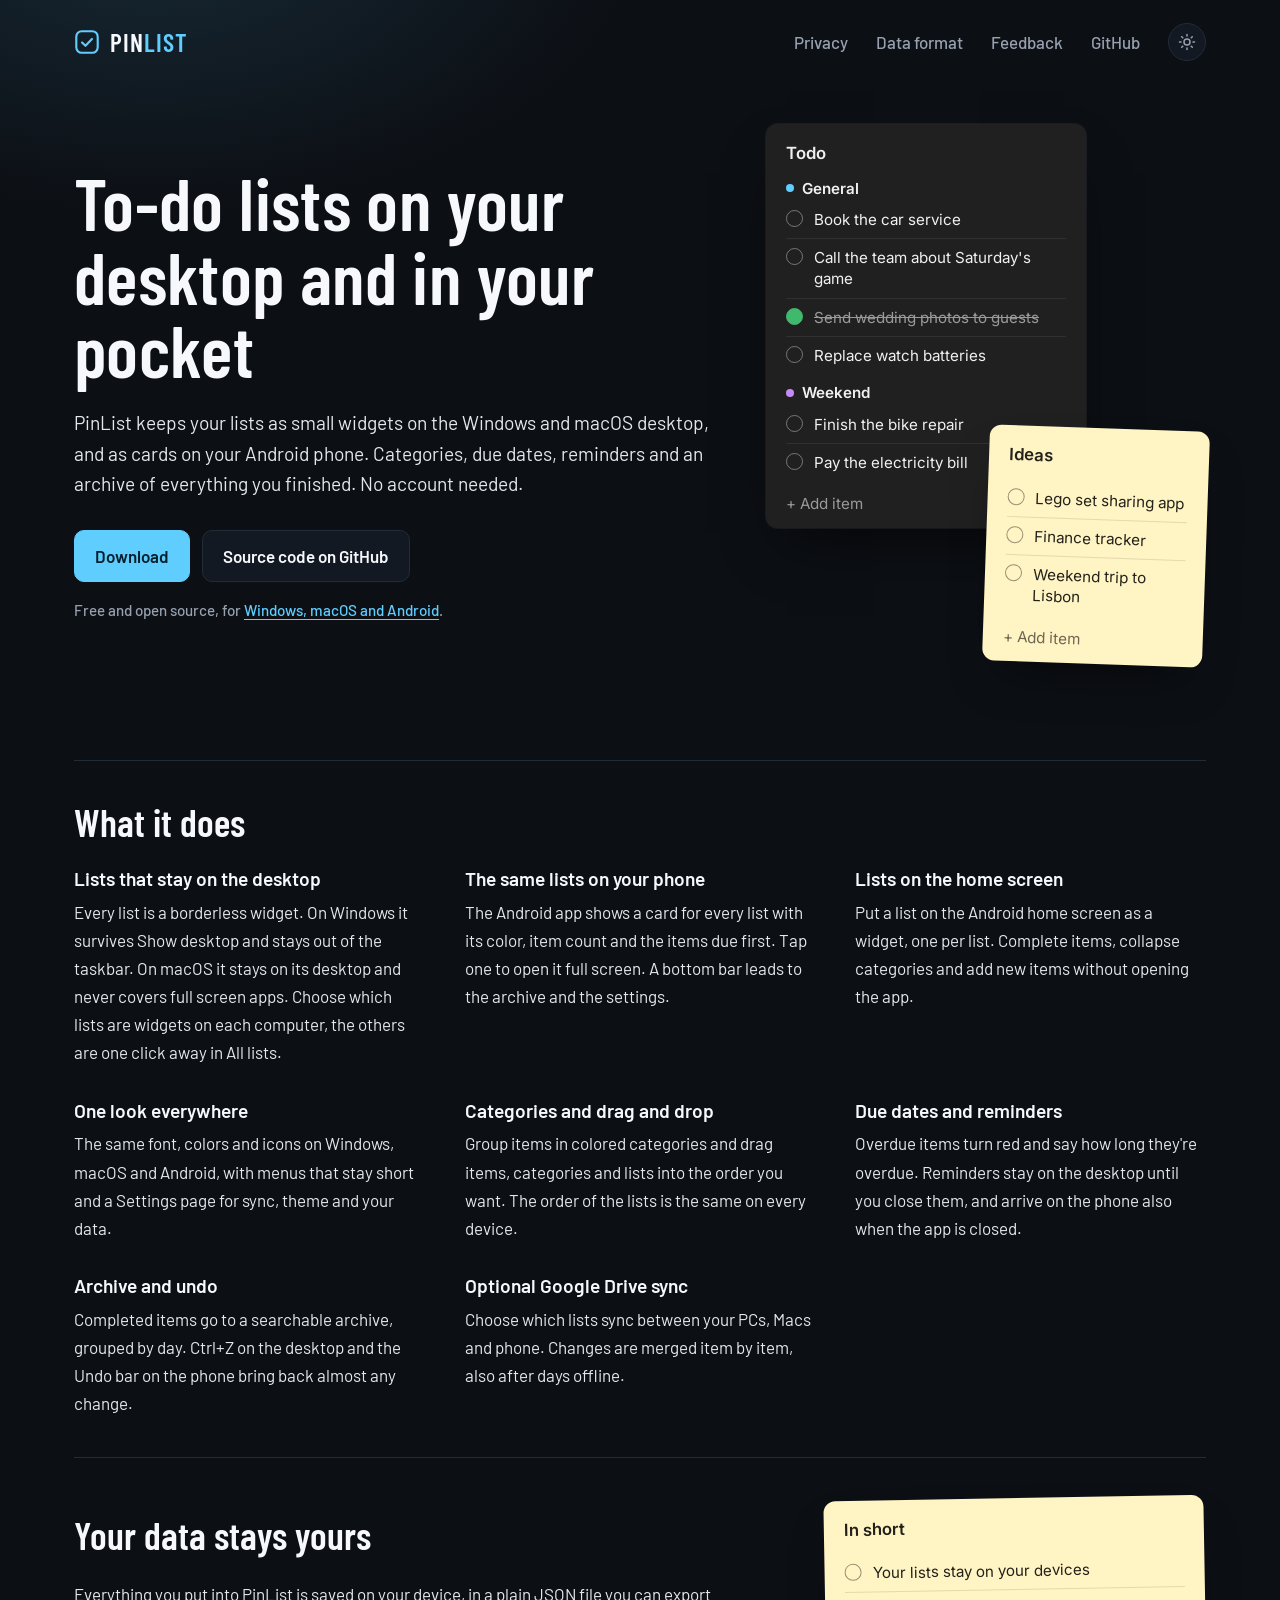
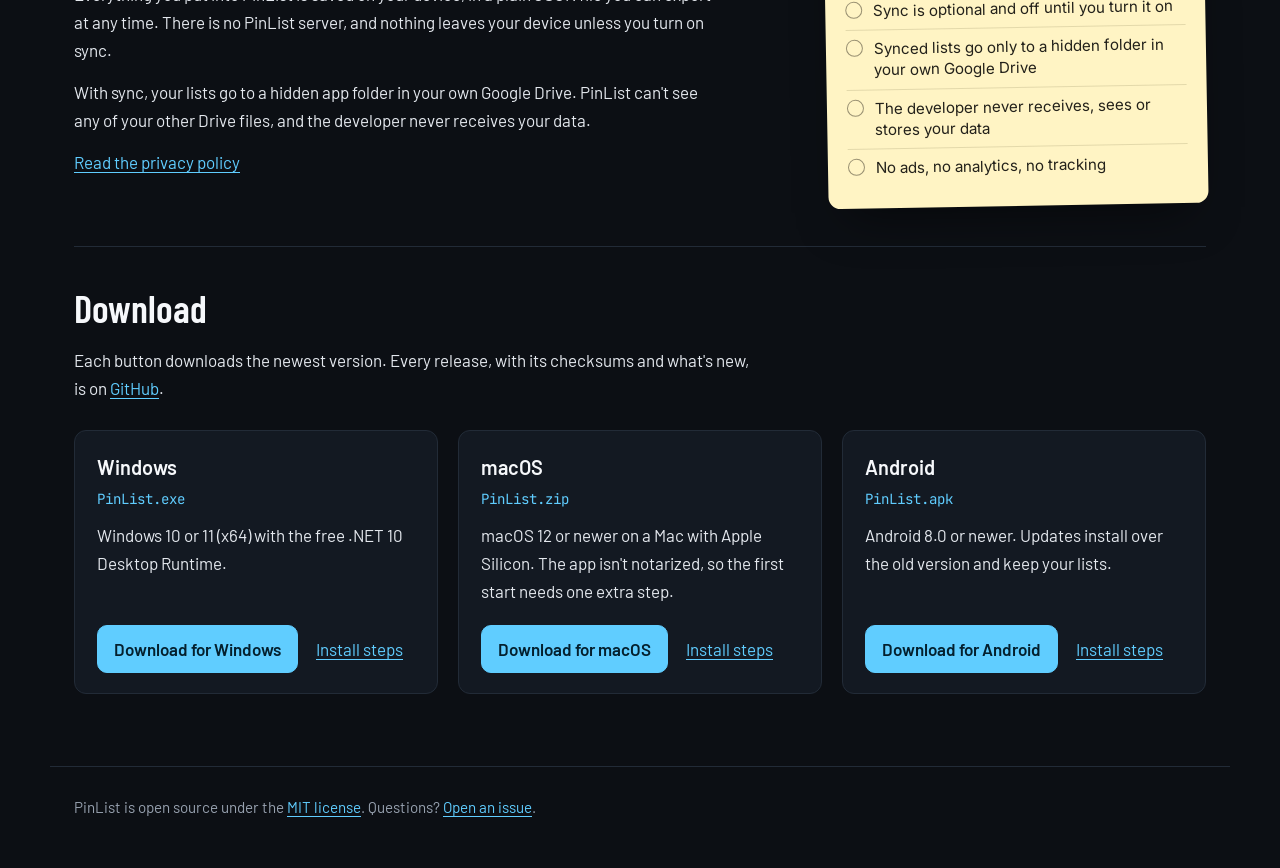
==== commit d3906de4: "Release 2.9.0: Add widgets to the Android version" ====
--- a/docs/index.html
+++ b/docs/index.html
@@ -108,6 +108,11 @@
                     Tap one to open it full screen. A bottom bar leads to the archive and the settings.</p>
             </li>
             <li>
+                <h3>Lists on the home screen</h3>
+                <p>Put a list on the Android home screen as a widget, one per list. Complete items, collapse
+                    categories and add new items without opening the app.</p>
+            </li>
+            <li>
                 <h3>One look everywhere</h3>
                 <p>The same font, colors and icons on Windows, macOS and Android, with menus that stay short and a
                     Settings page for sync, theme and your data.</p>
@@ -167,7 +172,7 @@
                 <p>Windows 10 or 11 (x64) with the free .NET 10 Desktop Runtime.</p>
                 <div class="platform-actions">
                     <a class="button primary" href="https://github.com/FilipRaic/pin-list/releases/latest/download/PinList.exe">Download for Windows</a>
-                    <a href="https://github.com/FilipRaic/pin-list#windows--pinlistexe">Install steps</a>
+                    <a href="https://github.com/FilipRaic/pin-list#windows-pinlistexe">Install steps</a>
                 </div>
             </div>
             <div class="platform">
@@ -177,7 +182,7 @@
                     one extra step.</p>
                 <div class="platform-actions">
                     <a class="button primary" href="https://github.com/FilipRaic/pin-list/releases/latest/download/PinList.zip">Download for macOS</a>
-                    <a href="https://github.com/FilipRaic/pin-list#macos--pinlistzip">Install steps</a>
+                    <a href="https://github.com/FilipRaic/pin-list#macos-pinlistzip">Install steps</a>
                 </div>
             </div>
             <div class="platform">
@@ -186,7 +191,7 @@
                 <p>Android 8.0 or newer. Updates install over the old version and keep your lists.</p>
                 <div class="platform-actions">
                     <a class="button primary" href="https://github.com/FilipRaic/pin-list/releases/latest/download/PinList.apk">Download for Android</a>
-                    <a href="https://github.com/FilipRaic/pin-list#android--pinlistapk">Install steps</a>
+                    <a href="https://github.com/FilipRaic/pin-list#android-pinlistapk">Install steps</a>
                 </div>
             </div>
         </div>
